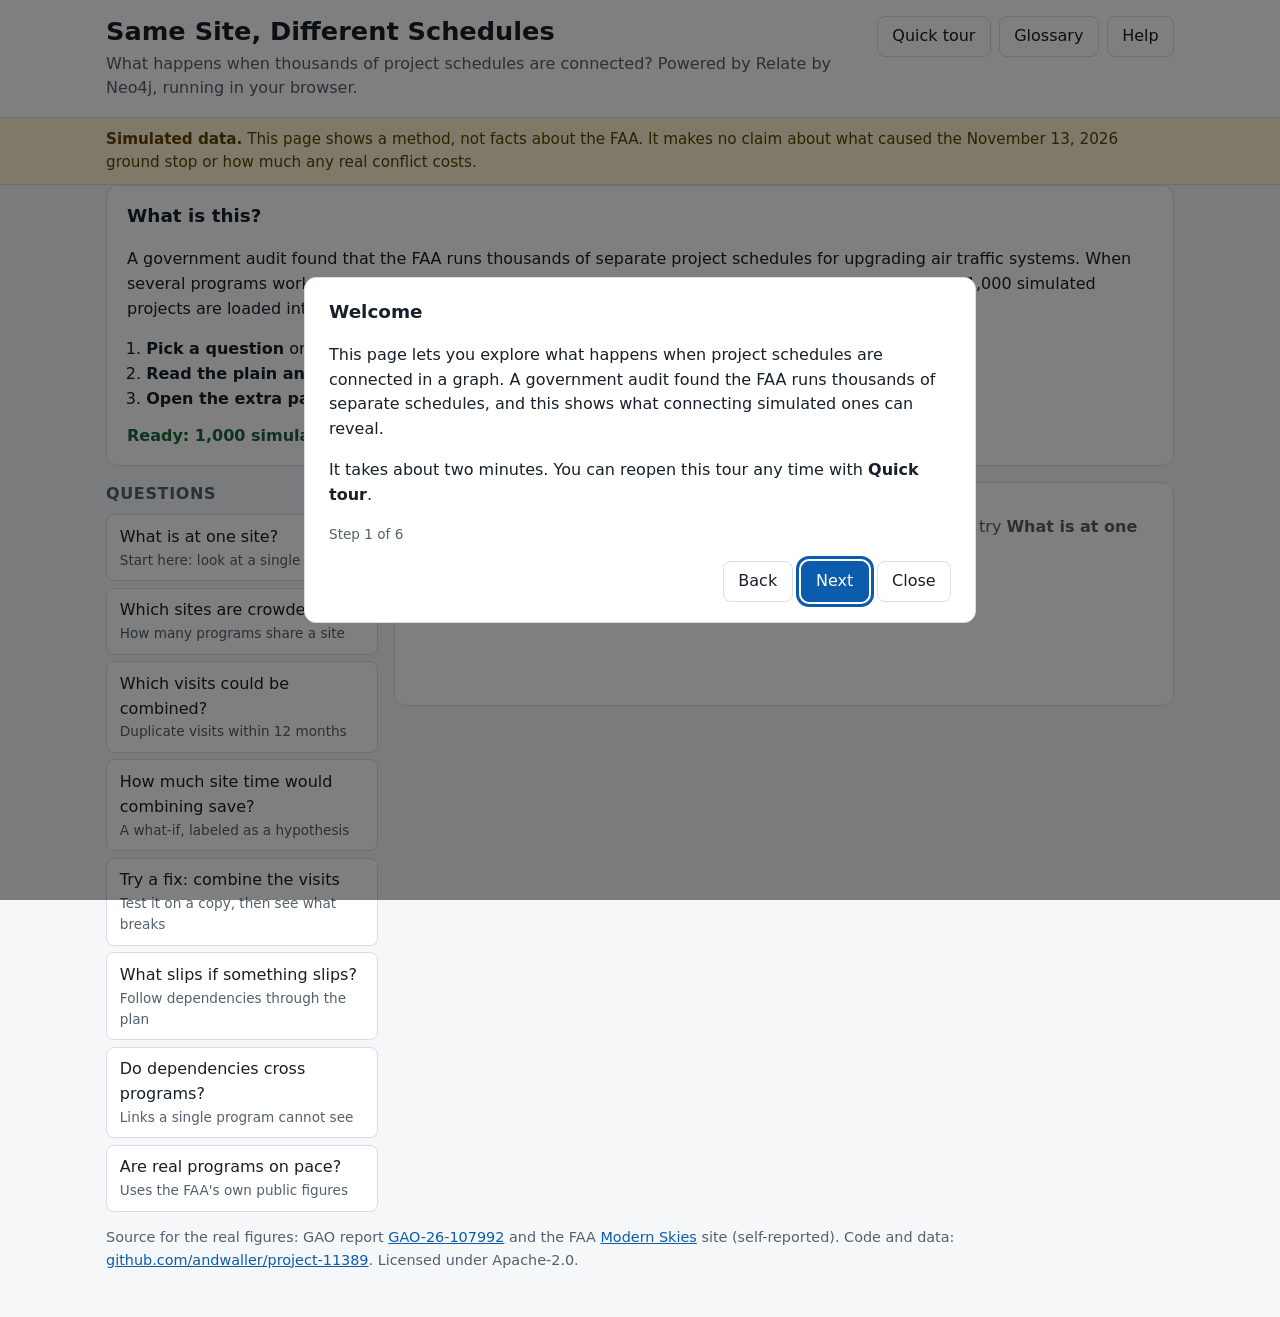
==== index.html @ 886ee0f2 "Add a browser page that runs Relate in the page A static page (web/) that loads the 1,000-project po" ====
<!doctype html>
<html lang="en">
<head>
<meta charset="utf-8">
<meta name="viewport" content="width=device-width, initial-scale=1">
<title>Same Site, Different Schedules</title>
<meta name="description" content="Explore what happens when project schedules are connected in a graph, running Relate by Neo4j entirely in your browser.">
<link rel="stylesheet" href="style.css">
</head>
<body>
<a class="skip" href="#answer">Skip to the answer area</a>

<header class="top">
  <div class="wrap top-row">
    <div>
      <h1>Same Site, Different Schedules</h1>
      <p class="sub">What happens when thousands of project schedules are connected? Powered by Relate by Neo4j, running in your browser.</p>
    </div>
    <div class="top-actions">
      <button type="button" id="btn-tour">Quick tour</button>
      <button type="button" id="btn-glossary">Glossary</button>
      <button type="button" id="btn-help">Help</button>
    </div>
  </div>
</header>

<div class="banner" role="note">
  <div class="wrap">
    <strong>Simulated data.</strong> This page shows a method, not facts about the FAA. It makes no claim about what caused the November 13, 2026 ground stop or how much any real conflict costs.
  </div>
</div>

<main class="wrap">
  <section class="card intro" aria-labelledby="intro-h">
    <h2 id="intro-h">What is this?</h2>
    <p>A government audit found that the FAA runs thousands of separate project schedules for upgrading air traffic systems. When several programs work at the same site, nobody looking at a single schedule can see the overlap. Here, 1,000 simulated projects are loaded into a graph database that runs inside this page, and you can ask it questions.</p>
    <ol class="steps">
      <li><strong>Pick a question</strong> on the left.</li>
      <li><strong>Read the plain answer</strong> at the top of the result.</li>
      <li><strong>Open the extra panels</strong> to see what it means, or the exact query behind it.</li>
    </ol>
    <p id="status" class="status" role="status">Loading Relate in your browser...</p>
  </section>

  <div class="layout">
    <nav aria-label="Questions" class="qnav">
      <h2>Questions</h2>
      <ul id="qlist"></ul>
    </nav>
    <section id="answer" class="card answer" aria-live="polite" aria-label="Answer" tabindex="-1">
      <p class="placeholder">Pick a question on the left to begin. If you are not sure where to start, try <strong>What is at one site?</strong></p>
    </section>
  </div>
</main>

<footer class="wrap foot">
  <p>Source for the real figures: GAO report <a href="https://www.gao.gov/products/gao-26-107992" target="_blank" rel="noopener">GAO-26-107992</a> and the FAA <a href="https://modernskies.faa.gov/" target="_blank" rel="noopener">Modern Skies</a> site (self-reported). Code and data: <a href="https://github.com/andwaller/project-11389" target="_blank" rel="noopener">github.com/andwaller/project-11389</a>. Licensed under Apache-2.0.</p>
</footer>

<dialog id="dlg-tour" aria-labelledby="tour-h">
  <h2 id="tour-h"></h2>
  <div id="tour-body"></div>
  <p class="dlg-meta"><span id="tour-count"></span></p>
  <div class="dlg-actions">
    <button type="button" id="tour-back">Back</button>
    <button type="button" id="tour-next" class="primary">Next</button>
    <button type="button" id="tour-close">Close</button>
  </div>
</dialog>

<dialog id="dlg-help" aria-labelledby="help-h">
  <h2 id="help-h">Help</h2>
  <div id="help-body"></div>
  <div class="dlg-actions"><button type="button" class="close-dlg primary">Close</button></div>
</dialog>

<dialog id="dlg-glossary" aria-labelledby="gl-h">
  <h2 id="gl-h">Glossary</h2>
  <dl id="gl-body"></dl>
  <div class="dlg-actions"><button type="button" class="close-dlg primary">Close</button></div>
</dialog>

<script type="module" src="app.js?v=2"></script>
</body>
</html>
---- style.css ----
:root {
  --bg: #f6f7f9;
  --card: #ffffff;
  --ink: #17202a;
  --muted: #53606d;
  --line: #d9dee4;
  --accent: #0b5cad;
  --accent-ink: #ffffff;
  --warn-bg: #fff4d6;
  --warn-ink: #5c4300;
  --ok: #17663a;
  --bad: #9b1c1c;
  --sim: #e3edf8;
  --sim-ink: #0b3a6b;
  --hyp: #fde9c8;
  --hyp-ink: #6b3d00;
  --doc: #d8f0e0;
  --doc-ink: #124d2b;
  --inf: #ece3f7;
  --inf-ink: #46246f;
}
@media (prefers-color-scheme: dark) {
  :root {
    --bg: #11161c;
    --card: #1a222b;
    --ink: #e8edf2;
    --muted: #a3afbb;
    --line: #2e3945;
    --accent: #6cb2f5;
    --accent-ink: #08213a;
    --warn-bg: #3a2f10;
    --warn-ink: #ffe3a1;
    --ok: #67d391;
    --bad: #ff9a9a;
    --sim: #1f3750;
    --sim-ink: #bcdcff;
    --hyp: #4a3512;
    --hyp-ink: #ffd9a1;
    --doc: #1d4030;
    --doc-ink: #b8efce;
    --inf: #3a2a54;
    --inf-ink: #dcc8fb;
  }
}
* { box-sizing: border-box; }
html { font-size: 100%; }
body {
  margin: 0;
  background: var(--bg);
  color: var(--ink);
  font: 1rem/1.55 system-ui, -apple-system, "Segoe UI", Roboto, sans-serif;
}
.wrap { max-width: 1100px; margin: 0 auto; padding: 0 1rem; }
.skip { position: absolute; left: -999px; top: 0; background: var(--accent); color: var(--accent-ink); padding: .5rem 1rem; z-index: 10; }
.skip:focus { left: 0; }
h1 { margin: 0; font-size: 1.6rem; line-height: 1.2; }
h2 { margin: 0 0 .5rem; font-size: 1.15rem; }
h3 { margin: 1rem 0 .4rem; font-size: 1rem; }
a { color: var(--accent); }
.top { background: var(--card); border-bottom: 1px solid var(--line); padding: 1rem 0; }
.top-row { display: flex; gap: 1rem; justify-content: space-between; align-items: flex-start; flex-wrap: wrap; }
.sub { margin: .3rem 0 0; color: var(--muted); max-width: 46rem; }
.top-actions { display: flex; gap: .5rem; flex-wrap: wrap; }
button {
  font: inherit; cursor: pointer; color: var(--ink); background: var(--card);
  border: 1px solid var(--line); border-radius: .5rem; padding: .45rem .9rem;
}
button:hover { border-color: var(--accent); }
button.primary { background: var(--accent); color: var(--accent-ink); border-color: var(--accent); }
:focus-visible { outline: 3px solid var(--accent); outline-offset: 2px; }
.banner { background: var(--warn-bg); color: var(--warn-ink); border-bottom: 1px solid var(--line); padding: .6rem 0; font-size: .95rem; }
main { padding-top: 1rem; padding-bottom: 1rem; }
.card { background: var(--card); border: 1px solid var(--line); border-radius: .75rem; padding: 1rem 1.25rem; }
.intro { margin-bottom: 1rem; }
.steps { margin: .5rem 0 0 1.2rem; padding: 0; }
.status { margin: .75rem 0 0; font-weight: 600; }
.status.ok { color: var(--ok); }
.status.bad { color: var(--bad); }
.layout { display: grid; grid-template-columns: 17rem 1fr; gap: 1rem; align-items: start; }
@media (max-width: 760px) { .layout { grid-template-columns: 1fr; } }
.qnav h2 { font-size: 1rem; text-transform: uppercase; letter-spacing: .04em; color: var(--muted); }
.qnav ul { list-style: none; margin: 0; padding: 0; display: grid; gap: .4rem; }
.qbtn { width: 100%; text-align: left; padding: .6rem .8rem; }
.qbtn small { display: block; color: var(--muted); font-size: .85rem; }
.qbtn[aria-current="true"] { border-color: var(--accent); box-shadow: inset 4px 0 0 var(--accent); }
.qbtn:disabled { opacity: .5; cursor: not-allowed; }
.answer { min-height: 14rem; }
.placeholder { color: var(--muted); }
.tags { display: flex; gap: .4rem; flex-wrap: wrap; margin: .25rem 0 .75rem; }
.tag { font-size: .78rem; font-weight: 700; letter-spacing: .03em; padding: .1rem .55rem; border-radius: 999px; }
.tag.SIMULATED { background: var(--sim); color: var(--sim-ink); }
.tag.HYPOTHESIS { background: var(--hyp); color: var(--hyp-ink); }
.tag.DOCUMENTED { background: var(--doc); color: var(--doc-ink); }
.tag.INFERRED { background: var(--inf); color: var(--inf-ink); }
.summary { font-size: 1.1rem; font-weight: 600; margin: .25rem 0 1rem; }
.why { color: var(--muted); margin: 0 0 1rem; }
.controls { display: flex; gap: .6rem; align-items: center; flex-wrap: wrap; margin: 0 0 1rem; }
select { font: inherit; padding: .4rem .5rem; border-radius: .4rem; border: 1px solid var(--line); background: var(--card); color: var(--ink); max-width: 100%; }
label { font-weight: 600; }
.tablewrap { overflow-x: auto; border: 1px solid var(--line); border-radius: .5rem; margin: .5rem 0 1rem; }
table { border-collapse: collapse; width: 100%; font-size: .95rem; }
caption { text-align: left; padding: .5rem .75rem; color: var(--muted); font-size: .88rem; }
th, td { padding: .45rem .75rem; text-align: left; border-top: 1px solid var(--line); white-space: nowrap; }
th { background: var(--bg); font-weight: 700; }
td.num, th.num { text-align: right; font-variant-numeric: tabular-nums; }
details { border: 1px solid var(--line); border-radius: .5rem; padding: .4rem .8rem; margin: .5rem 0; }
summary { cursor: pointer; font-weight: 600; padding: .2rem 0; }
pre { overflow-x: auto; background: var(--bg); border: 1px solid var(--line); border-radius: .4rem; padding: .7rem; font-size: .85rem; line-height: 1.45; }
.check { border-left: 4px solid var(--ok); background: var(--bg); padding: .5rem .8rem; margin: .5rem 0 1rem; border-radius: .3rem; }
.check.bad { border-left-color: var(--bad); }
.compare { display: grid; grid-template-columns: 1fr 1fr; gap: 1rem; margin: .5rem 0 1rem; }
@media (max-width: 560px) { .compare { grid-template-columns: 1fr; } }
.stat { border: 1px solid var(--line); border-radius: .6rem; padding: .75rem 1rem; }
.stat .big { font-size: 2.2rem; font-weight: 800; line-height: 1.1; font-variant-numeric: tabular-nums; }
.stat .lbl { color: var(--muted); font-size: .9rem; }
.stat.after .big { color: var(--bad); }
abbr.term { text-decoration: underline dotted; cursor: help; }
.foot { color: var(--muted); font-size: .9rem; padding-bottom: 2rem; }
dialog { max-width: min(42rem, 92vw); width: 100%; border: 1px solid var(--line); border-radius: .75rem; background: var(--card); color: var(--ink); padding: 1.25rem 1.5rem; }
dialog::backdrop { background: rgba(0, 0, 0, .5); }
.dlg-actions { display: flex; gap: .5rem; justify-content: flex-end; margin-top: 1rem; }
.dlg-meta { color: var(--muted); font-size: .85rem; margin: .75rem 0 0; }
dl { margin: 0; }
dt { font-weight: 700; margin-top: .6rem; }
dd { margin: .1rem 0 0; color: var(--muted); }
.faq h3 { margin-bottom: .1rem; }
.faq p { margin: 0 0 .4rem; color: var(--muted); }
@media (prefers-reduced-motion: reduce) { * { scroll-behavior: auto !important; transition: none !important; } }
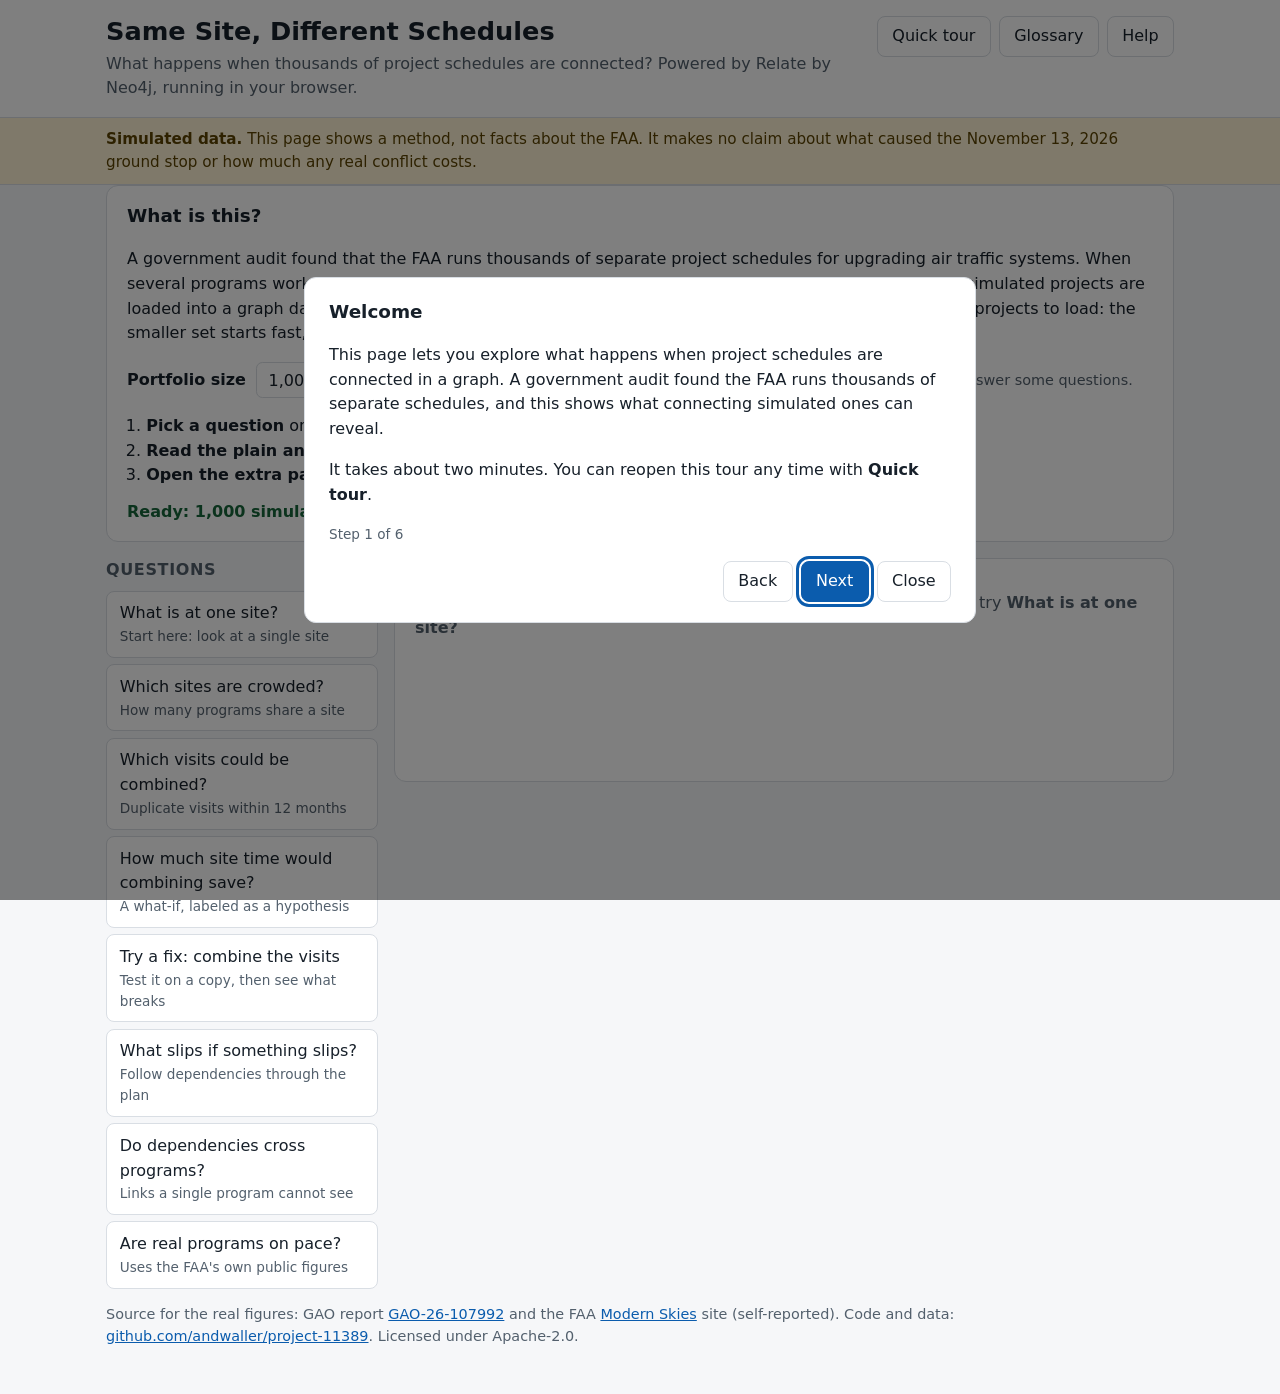
==== commit ca0cae5d: "Web page: add the 11,389-project portfolio and speed up the slip question Adds a portfolio-size sele" ====
--- a/index.html
+++ b/index.html
@@ -33,7 +33,15 @@
 <main class="wrap">
   <section class="card intro" aria-labelledby="intro-h">
     <h2 id="intro-h">What is this?</h2>
-    <p>A government audit found that the FAA runs thousands of separate project schedules for upgrading air traffic systems. When several programs work at the same site, nobody looking at a single schedule can see the overlap. Here, 1,000 simulated projects are loaded into a graph database that runs inside this page, and you can ask it questions.</p>
+    <p>A government audit found that the FAA runs thousands of separate project schedules for upgrading air traffic systems. When several programs work at the same site, nobody looking at a single schedule can see the overlap. Here, simulated projects are loaded into a graph database that runs inside this page, and you can ask it questions. Choose how many projects to load: the smaller set starts fast, and the larger one matches the count GAO reported.</p>
+    <div class="controls">
+      <label for="size-pick">Portfolio size</label>
+      <select id="size-pick" aria-describedby="size-hint">
+        <option value="1000">1,000 projects</option>
+        <option value="11389">11,389 projects (the GAO count)</option>
+      </select>
+      <span id="size-hint" class="hint">The larger set can take 5 to 15 seconds to load and to answer some questions.</span>
+    </div>
     <ol class="steps">
       <li><strong>Pick a question</strong> on the left.</li>
       <li><strong>Read the plain answer</strong> at the top of the result.</li>
@@ -80,6 +88,6 @@
   <div class="dlg-actions"><button type="button" class="close-dlg primary">Close</button></div>
 </dialog>
 
-<script type="module" src="app.js?v=2"></script>
+<script type="module" src="app.js?v=4"></script>
 </body>
 </html>
--- a/style.css
+++ b/style.css
@@ -97,6 +97,7 @@
 .controls { display: flex; gap: .6rem; align-items: center; flex-wrap: wrap; margin: 0 0 1rem; }
 select { font: inherit; padding: .4rem .5rem; border-radius: .4rem; border: 1px solid var(--line); background: var(--card); color: var(--ink); max-width: 100%; }
 label { font-weight: 600; }
+.hint { color: var(--muted); font-size: .9rem; }
 .tablewrap { overflow-x: auto; border: 1px solid var(--line); border-radius: .5rem; margin: .5rem 0 1rem; }
 table { border-collapse: collapse; width: 100%; font-size: .95rem; }
 caption { text-align: left; padding: .5rem .75rem; color: var(--muted); font-size: .88rem; }
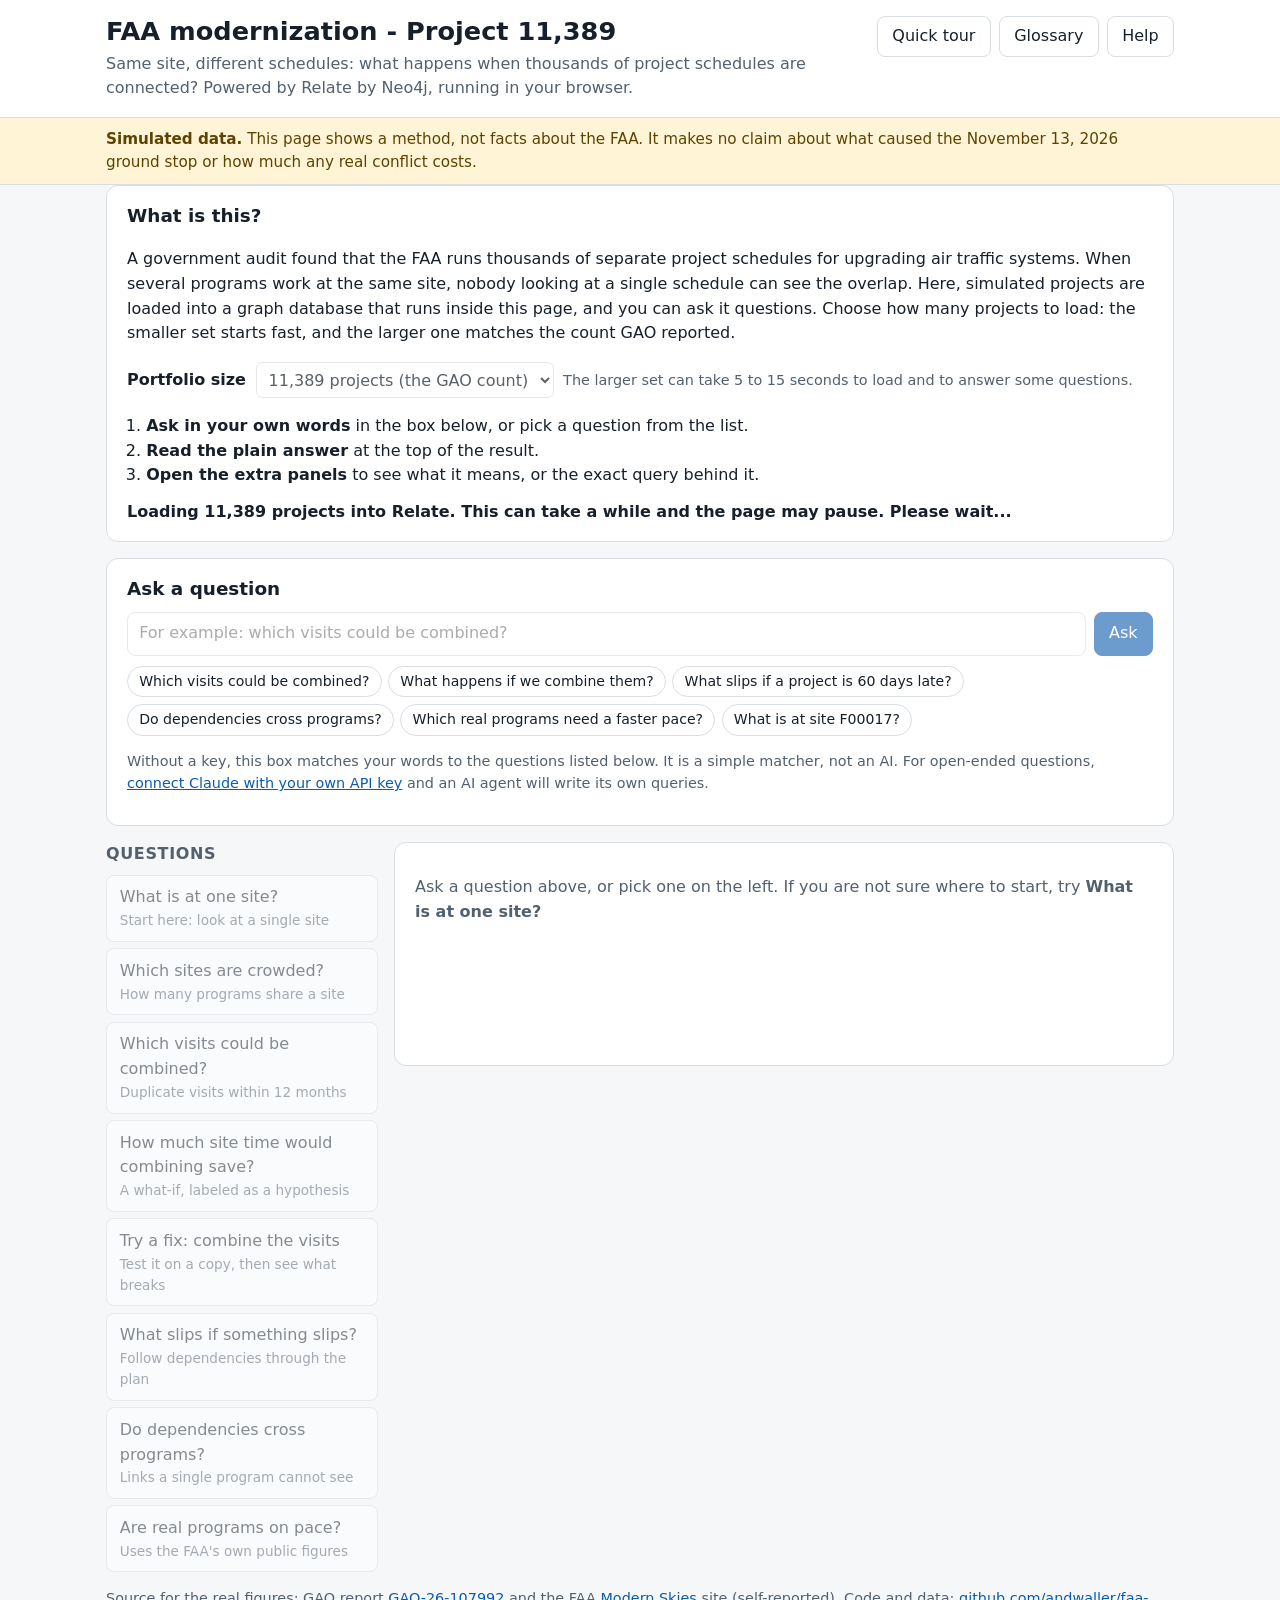
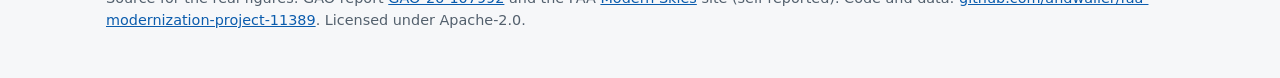
==== commit 04dabf14: "Web page: default to 11,389, add an ask box and an optional Claude agent The page now loads the 11,3" ====
--- a/index.html
+++ b/index.html
@@ -3,7 +3,8 @@
 <head>
 <meta charset="utf-8">
 <meta name="viewport" content="width=device-width, initial-scale=1">
-<title>Same Site, Different Schedules</title>
+<meta http-equiv="Content-Security-Policy" content="default-src 'self'; script-src 'self' 'wasm-unsafe-eval'; style-src 'self'; connect-src 'self' https://api.anthropic.com; img-src 'self' data:; base-uri 'none'; form-action 'none'">
+<title>FAA modernization - Project 11,389</title>
 <meta name="description" content="Explore what happens when project schedules are connected in a graph, running Relate by Neo4j entirely in your browser.">
 <link rel="stylesheet" href="style.css">
 </head>
@@ -13,8 +14,8 @@
 <header class="top">
   <div class="wrap top-row">
     <div>
-      <h1>Same Site, Different Schedules</h1>
-      <p class="sub">What happens when thousands of project schedules are connected? Powered by Relate by Neo4j, running in your browser.</p>
+      <h1>FAA modernization - Project 11,389</h1>
+      <p class="sub">Same site, different schedules: what happens when thousands of project schedules are connected? Powered by Relate by Neo4j, running in your browser.</p>
     </div>
     <div class="top-actions">
       <button type="button" id="btn-tour">Quick tour</button>
@@ -38,16 +39,28 @@
       <label for="size-pick">Portfolio size</label>
       <select id="size-pick" aria-describedby="size-hint">
         <option value="1000">1,000 projects</option>
-        <option value="11389">11,389 projects (the GAO count)</option>
+        <option value="11389" selected>11,389 projects (the GAO count)</option>
       </select>
       <span id="size-hint" class="hint">The larger set can take 5 to 15 seconds to load and to answer some questions.</span>
     </div>
     <ol class="steps">
-      <li><strong>Pick a question</strong> on the left.</li>
+      <li><strong>Ask in your own words</strong> in the box below, or pick a question from the list.</li>
       <li><strong>Read the plain answer</strong> at the top of the result.</li>
       <li><strong>Open the extra panels</strong> to see what it means, or the exact query behind it.</li>
     </ol>
     <p id="status" class="status" role="status">Loading Relate in your browser...</p>
+  </section>
+
+  <section class="card ask" aria-labelledby="ask-h">
+    <h2 id="ask-h">Ask a question</h2>
+    <form id="ask-form" autocomplete="off">
+      <label for="ask-input" class="sr">Your question</label>
+      <input id="ask-input" type="text" maxlength="400" placeholder="For example: which visits could be combined?" aria-describedby="ask-help" disabled>
+      <button type="submit" class="primary" id="ask-go" disabled>Ask</button>
+    </form>
+    <div id="ask-chips" class="chips" aria-label="Example questions"></div>
+    <p id="ask-help" class="hint">Without a key, this box matches your words to the questions listed below. It is a simple matcher, not an AI. For open-ended questions, <button type="button" id="btn-key" class="linklike">connect Claude with your own API key</button> and an AI agent will write its own queries.</p>
+    <p id="agent-state" class="hint" role="status"></p>
   </section>
 
   <div class="layout">
@@ -56,13 +69,13 @@
       <ul id="qlist"></ul>
     </nav>
     <section id="answer" class="card answer" aria-live="polite" aria-label="Answer" tabindex="-1">
-      <p class="placeholder">Pick a question on the left to begin. If you are not sure where to start, try <strong>What is at one site?</strong></p>
+      <p class="placeholder">Ask a question above, or pick one on the left. If you are not sure where to start, try <strong>What is at one site?</strong></p>
     </section>
   </div>
 </main>
 
 <footer class="wrap foot">
-  <p>Source for the real figures: GAO report <a href="https://www.gao.gov/products/gao-26-107992" target="_blank" rel="noopener">GAO-26-107992</a> and the FAA <a href="https://modernskies.faa.gov/" target="_blank" rel="noopener">Modern Skies</a> site (self-reported). Code and data: <a href="https://github.com/andwaller/project-11389" target="_blank" rel="noopener">github.com/andwaller/project-11389</a>. Licensed under Apache-2.0.</p>
+  <p>Source for the real figures: GAO report <a href="https://www.gao.gov/products/gao-26-107992" target="_blank" rel="noopener">GAO-26-107992</a> and the FAA <a href="https://modernskies.faa.gov/" target="_blank" rel="noopener">Modern Skies</a> site (self-reported). Code and data: <a href="https://github.com/andwaller/faa-modernization-project-11389" target="_blank" rel="noopener">github.com/andwaller/faa-modernization-project-11389</a>. Licensed under Apache-2.0.</p>
 </footer>
 
 <dialog id="dlg-tour" aria-labelledby="tour-h">
@@ -88,6 +101,27 @@
   <div class="dlg-actions"><button type="button" class="close-dlg primary">Close</button></div>
 </dialog>
 
-<script type="module" src="app.js?v=4"></script>
+<dialog id="dlg-key" aria-labelledby="key-h">
+  <h2 id="key-h">Connect Claude (optional)</h2>
+  <p>An AI agent can answer open-ended questions by writing its own queries against a scratch copy of the data. It needs <strong>your own Anthropic API key</strong>.</p>
+  <ul class="plain">
+    <li>The key stays in this tab's memory. This page never stores it, and it is forgotten when you close or reload the tab.</li>
+    <li>It is sent only to <code>api.anthropic.com</code>, together with your question and the query results. The data is simulated.</li>
+    <li>Usage is billed to your Anthropic account. Use a key with a low spending limit.</li>
+    <li>The page's code is open source, so you can check this: github.com/andwaller/faa-modernization-project-11389.</li>
+  </ul>
+  <form id="key-form" autocomplete="off">
+    <p><label for="key-input">API key</label><br><input id="key-input" type="password" autocomplete="off" spellcheck="false" placeholder="sk-ant-..."></p>
+    <p><label for="key-model">Model</label><br><select id="key-model"></select></p>
+    <p id="key-msg" class="status" role="status"></p>
+    <div class="dlg-actions">
+      <button type="button" id="key-cancel">Cancel</button>
+      <button type="button" id="key-disconnect">Disconnect</button>
+      <button type="submit" class="primary">Connect</button>
+    </div>
+  </form>
+</dialog>
+
+<script type="module" src="app.js?v=5"></script>
 </body>
 </html>
--- a/style.css
+++ b/style.css
@@ -116,6 +116,23 @@
 .stat .lbl { color: var(--muted); font-size: .9rem; }
 .stat.after .big { color: var(--bad); }
 abbr.term { text-decoration: underline dotted; cursor: help; }
+.sr { position: absolute; width: 1px; height: 1px; overflow: hidden; clip: rect(0 0 0 0); white-space: nowrap; }
+.ask { margin-bottom: 1rem; }
+#ask-form { display: flex; gap: .5rem; flex-wrap: wrap; }
+#ask-input, #key-input { flex: 1 1 18rem; font: inherit; padding: .55rem .7rem; border-radius: .5rem; border: 1px solid var(--line); background: var(--card); color: var(--ink); min-width: 0; width: 100%; }
+#ask-input { width: auto; }
+#ask-input:disabled, #ask-go:disabled { opacity: .6; cursor: not-allowed; }
+.chips { display: flex; gap: .4rem; flex-wrap: wrap; margin: .6rem 0 0; }
+.chip { font-size: .88rem; padding: .25rem .7rem; border-radius: 999px; }
+button.linklike { border: 0; background: none; padding: 0; color: var(--accent); text-decoration: underline; font-size: inherit; }
+.matchnote { background: var(--bg); border-left: 4px solid var(--accent); padding: .4rem .8rem; border-radius: .3rem; margin: 0 0 .75rem; color: var(--muted); }
+.tag.AGENT { background: var(--inf); color: var(--inf-ink); }
+.agent-final p { margin: 0 0 .7rem; }
+.agent-step { margin: .6rem 0; }
+.agent-step .meta { color: var(--muted); font-size: .88rem; }
+ul.plain { margin: .5rem 0 .75rem 1.1rem; padding: 0; color: var(--muted); }
+ul.plain li { margin: .25rem 0; }
+dialog code { font-size: .9em; }
 .foot { color: var(--muted); font-size: .9rem; padding-bottom: 2rem; }
 dialog { max-width: min(42rem, 92vw); width: 100%; border: 1px solid var(--line); border-radius: .75rem; background: var(--card); color: var(--ink); padding: 1.25rem 1.5rem; }
 dialog::backdrop { background: rgba(0, 0, 0, .5); }
